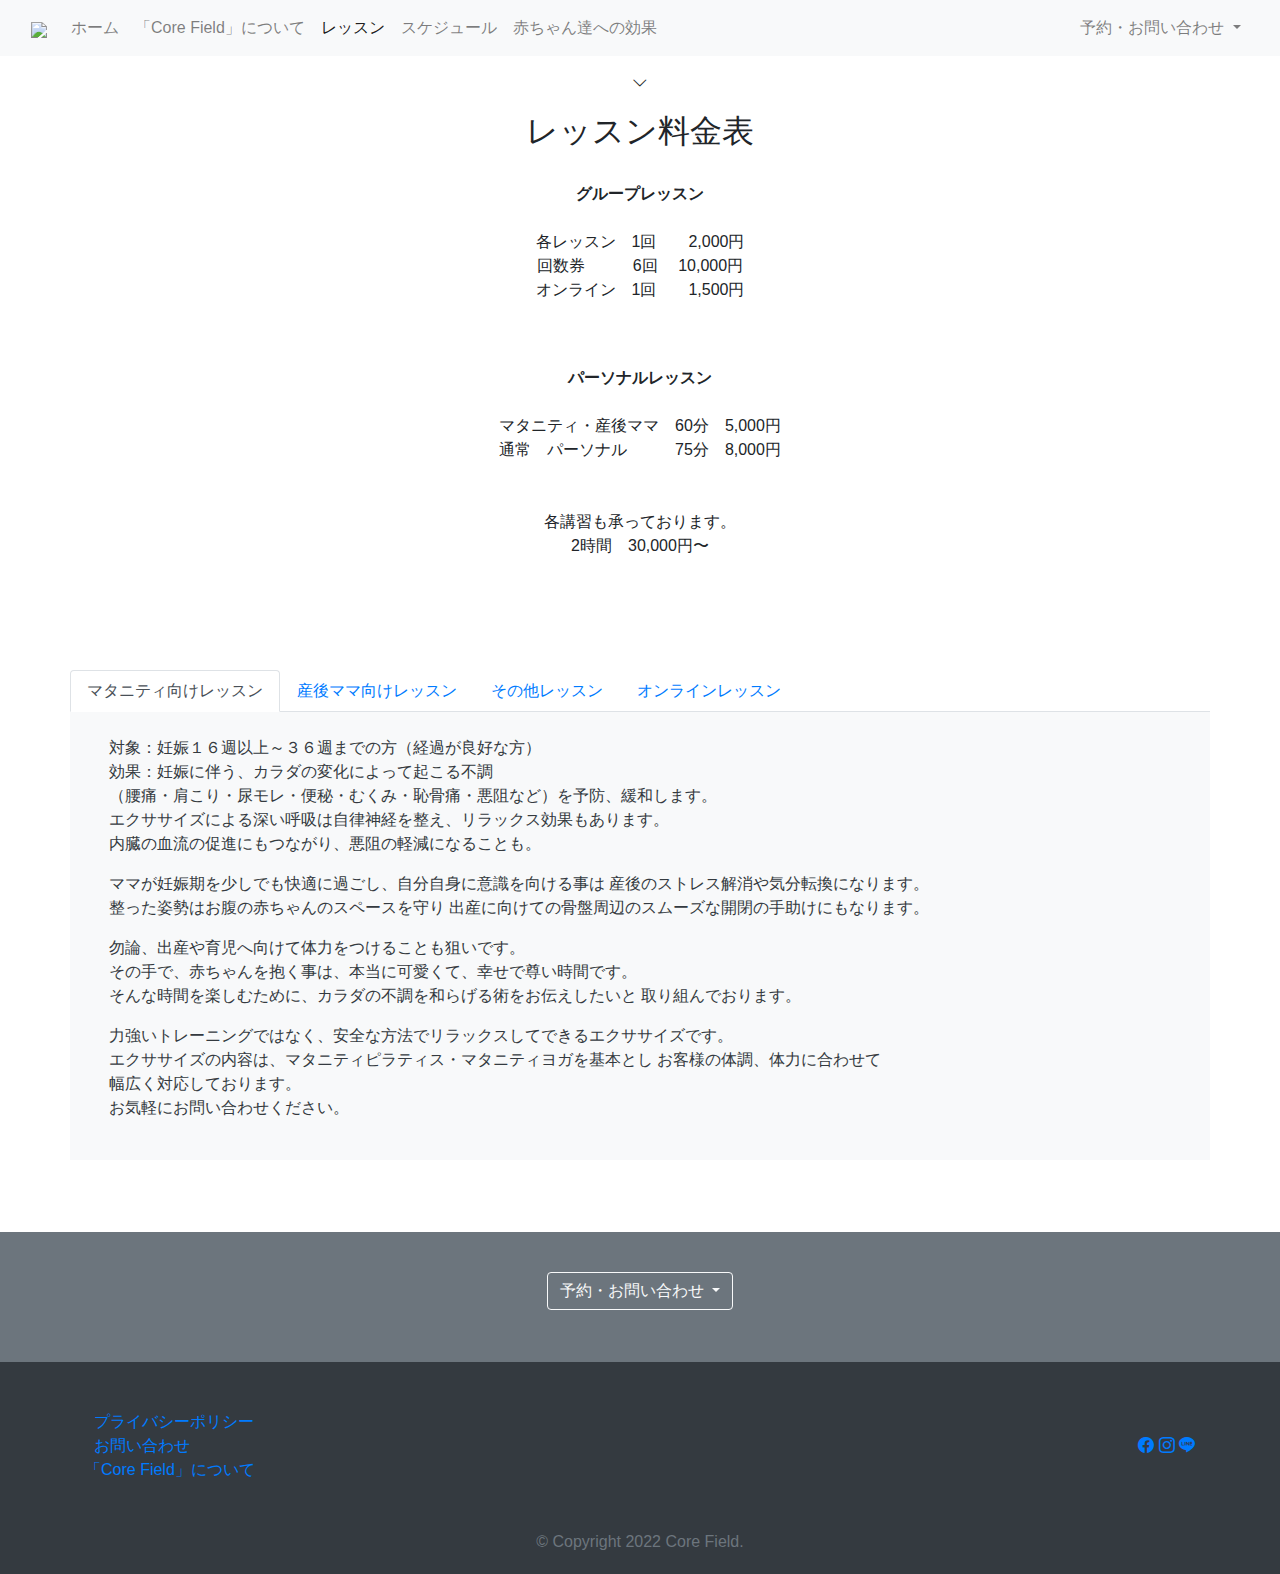
==== lesson.html @ 25557490 "Add files via upload" ====
<!DOCTYPE html>
<html>
    <head>
        <!-- Required meta tags -->
        <meta charset="utf-8">
        <meta name="viewport" content="width=device-width, initial-scale=1, shrink-to-fit=no">
        <!-- Bootstrap CSS -->
        <link rel="stylesheet" href="https://stackpath.bootstrapcdn.com/bootstrap/4.5.2/css/bootstrap.min.css" integrity="sha384-JcKb8q3iqJ61gNV9KGb8thSsNjpSL0n8PARn9HuZOnIxN0hoP+VmmDGMN5t9UJ0Z" crossorigin="anonymous">
        <!-- Bootstrap Icons -->
        <link rel="stylesheet" href="https://cdn.jsdelivr.net/npm/bootstrap-icons@1.8.1/font/bootstrap-icons.css">
        <!-- Add our Stylesheet -->
        <link rel="stylesheet" href="app.css">
        <meta name="viewport" content="width=device-width, initial-scale=1">
        <title>
            札幌 Core Field マタニティ産後、女性のためのヨガ・ピラティス
        </title>
            <!-- favicon code -->
            <link rel="apple-touch-icon" sizes="180x180" href="assets/favicon/apple-touch-icon.png">
            <link rel="icon" type="image/png" sizes="32x32" href="assets/favicon/favicon-32x32.png">
            <link rel="icon" type="image/png" sizes="16x16" href="assets/favicon/favicon-16x16.png">
            <link rel="manifest" href="assets/favicon/site.webmanifest">
            <link rel="mask-icon" href="assets/favicon/safari-pinned-tab.svg" color="#5bbad5">
            <link rel="shortcut icon" href="assets/favicon/favicon.ico">
            <meta name="msapplication-TileColor" content="#00aba9">
            <meta name="msapplication-config" content="assets/favicon/browserconfig.xml">
            <meta name="theme-color" content="#00aba9">
    </head>
    <body>
            <!-- Navbar -->
        <nav class="navbar fixed-top navbar-expand-xl navbar-light bg-light">
            <div class="container-fluid">
                <a class="navbar-brand" href="index.html">
                    <img src="img/logo-long-test.png" height="30vh" class="m-0 p-0 alias">
                    <!-- Core Field -->
                </a>
                <button class="navbar-toggler" type="button" data-toggle="collapse" data-target="#navbarSupportedContent" aria-controls="navbarSupportedContent" aria-expanded="false" aria-label="Toggle navigation">
                <span class="navbar-toggler-icon"></span>
                </button>
                <div class="collapse navbar-collapse" id="navbarSupportedContent">
                    <ul class="navbar-nav mr-auto">
                        <li class="nav-item">
                            <a class="nav-link" href="index.html">ホーム</a>
                        </li>
                        <li class="nav-item">
                            <a class="nav-link" href="about.html">「Core Field」について</a>
                        </li>
                        <li class="nav-item">
                            <a class="nav-link active" href="#">レッスン</a>
                        </li>
                        <li class="nav-item">
                            <a class="nav-link" href="schedule.html">スケジュール</a>
                        </li>
                        <li class="nav-item">
                            <a class="nav-link" href="benefit.html">赤ちゃん達への効果</a>
                        </li>
                    </ul>
                    <ul class="navbar-nav mr-right">
                        <li class="nav-item dropdown">
                            <a class="nav-link dropdown-toggle" href="#" id="navbarDropdown" role="button" data-toggle="dropdown" aria-haspopup="true" aria-expanded="false">
                                予約・お問い合わせ
                            </a>
                            <div class="dropdown-menu" aria-labelledby="navbarDropdown">
                              <a class="dropdown-item" href="mailto:miho.5.2.miho@gmail.com"><i class="bi bi-envelope"></i> メールアドレス</a>
                              <a class="dropdown-item" href="https://lin.ee/wVEPL7Z"target="_blank"><i class="bi bi-line"></i> LINE</a>
                              <a class="dropdown-item" href="https://www.instagram.com/miho.core.field/" target="_blank"><i class="bi bi-instagram"></i> Instagram</a>
                            </div>
                          </li>
                    </ul>
                </div>
            </div>
        </nav>
        <!-- Main content in the middle of the page -->
        <div class="container-fluid d-flex align-items-center justify-content-center" id="headerabout">
            <div class="row">
                <div class="col-lg-12 headercontentabout px-0">
                    <h1 class="banner">レッスン</h1>
                    <!-- <img src="img/logo.png" alt="Core Field" height="40%"> -->
                </div>
            </div>
        </div>
        <!-- Section 1 (solid) -->
        <div class="container text-center pt-3 pb-5" id="section-1-about">
            <i class="bi bi-chevron-down"></i>
            <div class="pt-3">
                <h2>レッスン料金表</h2>
                <br>
                <div class="row">
                    <div class="col d-flex justify-content-center text-center">
                        
                        <aside id="info-block">
                            <section class="file-marker">
                                <div>
                                    <div class="box-title">
                                        <b>グループレッスン</b>
                                    </div>
                                    <div class="box-contents px-3">
                                        <br>
                                        各レッスン　1回　　2,000円
                                        <br>
                                        回数券　　　6回　 10,000円
                                        <br>
                                        オンライン　1回　　1,500円
                                        <br>
                                        &nbsp;
                                    </div>
                                </div>
                            </section>
                        </aside>
                        
                    </div>
                </div>
                <br>
                <div class="row pt-3">
                    <div class="col d-flex justify-content-center text-center">
                        
                        <aside id="info-block">
                            <section class="file-marker">
                                <div>
                                    <div class="box-title">
                                        <b>パーソナルレッスン</b>
                                    </div>
                                    <div class="box-contents px-4">
                                        <br>
                                        マタニティ・産後ママ　60分　5,000円
                                        <br>
                                        通常　パーソナル　　　75分　8,000円
                                        <br>
                                        &nbsp;
                                    </div>
                                </div>
                            </section>
                        </aside>
                    </div>
                </div>
                <br>
                <p>
                    各講習も承っております。
                    <br>
                    2時間　30,000円〜
                </p>
                <p class="sq-outline">
                    
                </p>
            </div>
        </div>
        <!-- Section 2 (transparent) -->
        <div class="container-fluid d-flex justify-content-center" id="section-2-lesson">
            <div class=" container-sm mx-0 px-0">
                <br>
                <br>    

                <ul class="nav nav-tabs flex-column flex-lg-row nav_justified" id="myTab" role="tablist">
                    <li class="nav-item rounded-top-0">
                        <a class="flex-lg-justified nav-link active" id="first-tab" data-toggle="tab" href="#first" role="tab" aria-controls="first" aria-selected="true">マタニティ向けレッスン</a>
                    </li>
                    <li class="nav-item rounded-top-0">
                        <a class="flex-lg-justified nav-item nav-link" id="second-tab" data-toggle="tab" href="#second" role="tab" aria-controls="second" aria-selected="false">産後ママ向けレッスン</a>
                    </li>
                    <li class="nav-item rounded-top-0">
                        <a class="flex-lg-justified nav-item nav-link" id="third-tab" data-toggle="tab" href="#third" role="tab" aria-controls="third" aria-selected="false">その他レッスン</a>
                    </li>
                    <li class="nav-item rounded-top-0">
                        <a class="flex-lg-justified nav-item nav-link" id="fourth-tab" data-toggle="tab" href="#fourth" role="tab" aria-controls="fourth" aria-selected="false">オンラインレッスン</a>
                    </li>
                </ul>
                <div class="tab-content" id="myTabContent">
                    <div class="tab-pane fade show active text-dark bg-light px-4" id="first" role="tabpanel" aria-labelledby="first-tab">
                        <div class="container">
                            <br>
                            <p>
                                対象：妊娠１６週以上～３６週までの方（経過が良好な方）<br>
                                効果：妊娠に伴う、カラダの変化によって起こる不調 <br>
                                （腰痛・肩こり・尿モレ・便秘・むくみ・恥骨痛・悪阻など）を予防、緩和します。 <br>
                                エクササイズによる深い呼吸は自律神経を整え、リラックス効果もあります。 <br>
                                内臓の血流の促進にもつながり、悪阻の軽減になることも。 <br>
                            </p><p>
                                ママが妊娠期を少しでも快適に過ごし、自分自身に意識を向ける事は
                                産後のストレス解消や気分転換になります。 <br>
                                整った姿勢はお腹の赤ちゃんのスペースを守り
                                出産に向けての骨盤周辺のスムーズな開閉の手助けにもなります。 <br>
                            </p><p>
                                勿論、出産や育児へ向けて体力をつけることも狙いです。 <br>
                                その手で、赤ちゃんを抱く事は、本当に可愛くて、幸せで尊い時間です。 <br>
                                そんな時間を楽しむために、カラダの不調を和らげる術をお伝えしたいと
                                取り組んでおります。 <br>
                            </p><p>
                                力強いトレーニングではなく、安全な方法でリラックスしてできるエクササイズです。 <br>
                                エクササイズの内容は、マタニティピラティス・マタニティヨガを基本とし お客様の体調、体力に合わせて <br>
                                幅広く対応しております。<br>
                                お気軽にお問い合わせください。 <br>
                            </p>
                            <br>
                        </div>
                    </div>
                    <div class="tab-pane fade text-dark bg-light px-4" id="second" role="tabpanel" aria-labelledby="second-tab">
                        <div class="container">
                            <br>
                            <p>
                                対象：産後４週間～１年ママ <br>
                                （帝王切開の場合は産後６週間～ご相談ください） <br>
                                効果：骨盤底筋群のケア、正しい姿勢の再構築 <br>
                                腰痛、肩こり、腱鞘炎、尿もれなどマイナートラブルの軽減
                                シェイプアップ、授乳や抱っこの姿勢のアドバイス。
                            </p><p>
                                ご出産お疲れ様でした！！世の中のママに心から敬意を表します。 <br>
                                出産という命がけの、骨盤・腹筋ぶち壊しチャレンジを乗り越え
                                ついに始まりましたね、育児！！ <br>
                                赤ちゃんの尊さに驚くと同時に、自身のカラダのボロボロ具合に
                                驚いた方も多いと思います。
                            </p><p>
                                不調の原因は、骨盤周辺が引き伸ばされる事や、帝王切開、会陰切開の影響。 <br>
                                本来コルセットの働きで体幹を支える腹筋群が、
                                妊娠時から少しずつ伸ばされた事により起こる不良姿勢、腰痛、肩こり、 <br> 
                                腱鞘炎、尿もれなどが起こります。 <br>
                                関節を緩めるホルモン“リラキシン”が分泌されているため、この時期カラダは非常に不安定なのです。
                            </p><p>
                                そんな中、頑張ってくれているママのカラダに、ピラティスやヨガエクササイズは
                                とても良い働きをしてくれるでしょう。 <br>
                                海外では産後ケーゲル体操などが産後支援に組み込まれている国もあります。 <br>
                                それだけ産後の女性のカラダを尊重しているのです。 <br>
                                ピラティスの基礎は、呼吸、骨盤底筋群の活性から始まります。 <br>
                                産後ママの為のケーゲル体操に通ずる部分が多々あります。
                            </p><p>
                                ピラティスは、もともとリハビリから誕生しています。 <br>
                                カラダにとって大変な時期にこそ、やって欲しいエクササイズなのです。 <br>
                                私自身、ピラティスをやっていて良かった！！と一番思ったのは産後です。
                            </p><p>
                                先輩ママ達からの要望・願望を詰め込み、助産師さんや、お医者様のお客様からも、<br>
                                太鼓判を押していただいた自慢のレッスンです。 <br>
                                機能的な運動は、心もカラダもスッキリ軽やかになります。
                            </p><p>
                                ＊帝王切開や腹直筋離開などの方は、特別メニューもございます。 <br>
                                お気軽にお問い合わせください。
                            </p>
                            <br>
                        </div>
                    </div>
                    <div class="tab-pane fade text-dark bg-light px-4" id="third" role="tabpanel" aria-labelledby="third-tab">
                        <div class="container">
                            <br>
                            <p>
                                Core Field では、様々な種類のレッスンを行っております。 <br>
                                ヨガ・ピラティス・フィットネストレーニングを合わせた、アクティブなレッスン。 <br>
                                腰痛・膝・股関節・肩の不調など、テーマを絞って行う、じっくり行うレッスン。 <br>
                                お子さんと一緒に、音楽やわらべ歌など、楽しく身体を動かすレッスン。
                            </p><p>
                                キッズインストラクター、高齢者向けレッスンやエアロビクス、トレーニング指導などの経験を活かした <br> 
                                オリジナルレッスンです。 <br>
                                開催日程は、SNS投稿やレッスンカレンダーをご確認いただくか、お気軽にお問合せください。
                            </p>
                            <br>
                        </div>
                    </div>
                    <div class="tab-pane fade text-dark bg-light px-4" id="fourth" role="tabpanel" aria-labelledby="fourth-tab">
                        <div class="container">
                            <br>
                            <p>
                                レッスンをお家や、お好きな場所からZOOMアプリを利用して受講可能です。 <br>
                                レッスン中は、ミュート機能（こちらの音声のみ聞こえる機能）で行います。 <br>
                                毎月の開催の他、リクエスト開催も致します。 <br>
                                お気軽にお問合せください。
                            </p>
                            <br>
                        </div>
                    </div>
                </div>
                <br>
                <br>
                <br>

            </div>
        </div>
        <!-- Section 4 (solid) -->
        <div class="container-fluid text-center pt-3 pb-5 bg-secondary" id="section-3-about">
            <div class="pt-4 pb-1">
                <div class="dropdown">
                    <button class="btn btn-outline-light dropdown-toggle" type="button" id="dropdownMenuButton" data-toggle="dropdown" aria-haspopup="true" aria-expanded="false">
                        予約・お問い合わせ
                    </button>
                    <div class="dropdown-menu" aria-labelledby="dropdownMenuButton">
                        <a class="dropdown-item" href="mailto:miho.5.2.miho@gmail.com"><i class="bi bi-envelope"></i> メールアドレス</a>
                        <a class="dropdown-item" href="https://lin.ee/wVEPL7Z"target="_blank"><i class="bi bi-line"></i> LINE</a>
                        <a class="dropdown-item" href="https://www.instagram.com/miho.core.field/" target="_blank"><i class="bi bi-instagram"></i> Instagram</a>
                      </div>
                </div>
            </div>
        </div>
        <div class="container-fluid my-0 text-light link-light bg-dark">
            <div class="container py-5" id="footer-1">
                <div class="row">
                    <div class="col-lg-6">
                        <a href="privacy.html">&nbsp;&nbsp;プライバシーポリシー</a><br>
                        <div class="dropdown">
                            <a href="#" role="button" id="arstarst" data-toggle="dropdown" aria-haspopup="true" aria-expanded="false">
                                &nbsp;&nbsp;お問い合わせ
                            </a>
                          
                            <div class="dropdown-menu" aria-labelledby="arstarst">
                                <a class="dropdown-item" href="mailto:miho.5.2.miho@gmail.com"><i class="bi bi-envelope"></i> メールアドレス</a>
                                <a class="dropdown-item" href="https://lin.ee/wVEPL7Z" target="_blank"><i class="bi bi-line"></i> LINE</a>
                                <a class="dropdown-item" href="https://www.instagram.com/miho.core.field/" target="_blank"><i class="bi bi-instagram"></i> Instagram</a>
                            </div>
                        </div>
                        <a href="about.html">「Core Field」について</a>
                    </div>
                    <div class="col-lg-6 align-self-center text-right">
                        <a href="https://www.facebook.com/miho.sawada.core.field"><i class="bi bi-facebook"></i></a>
                        <a href="https://www.instagram.com/miho.core.field/"><i class="bi bi-instagram"></i></a>
                        <a href="https://lin.ee/wVEPL7Z"><i class="bi bi-line"></i></a>
                    </div>
                </div>
            </div>
        </div>
        <div class="container-fluid my-0 text-secondary link-light bg-dark text-center pb-1">
            <p>
            &copy; Copyright 2022 Core Field.
            </p>
        <!-- Bootstrap JS -->
        <script src="https://code.jquery.com/jquery-3.2.1.slim.min.js" integrity="sha384-KJ3o2DKtIkvYIK3UENzmM7KCkRr/rE9/Qpg6aAZGJwFDMVNA/GpGFF93hXpG5KkN" crossorigin="anonymous"></script>
        <script src="https://cdn.jsdelivr.net/npm/popper.js@1.12.9/dist/umd/popper.min.js" integrity="sha384-ApNbgh9B+Y1QKtv3Rn7W3mgPxhU9K/ScQsAP7hUibX39j7fakFPskvXusvfa0b4Q" crossorigin="anonymous"></script>
        <script src="https://cdn.jsdelivr.net/npm/bootstrap@4.0.0/dist/js/bootstrap.min.js" integrity="sha384-JZR6Spejh4U02d8jOt6vLEHfe/JQGiRRSQQxSfFWpi1MquVdAyjUar5+76PVCmYl" crossorigin="anonymous"></script>

        <script>
            function openTab(evt, tabName) {
                // Declare all variables
                var i, tabcontent, tablinks;

                // Get all elements with class="tabcontent" and hide them
                tabcontent = document.getElementsByClassName("tabcontent");
                for (i = 0; i < tabcontent.length; i++) {
                    tabcontent[i].style.display = "none";
                }

                // Get all elements with class="tablinks" and remove the class "active"
                tablinks = document.getElementsByClassName("tablinks");
                for (i = 0; i < tablinks.length; i++) {
                    tablinks[i].className = tablinks[i].className.replace(" active", "");
                }

                // Show the current tab, and add an "active" class to the button that opened the tab
                document.getElementById(tabName).style.display = "block";
                evt.currentTarget.className += " active";
            }
        </script>
    </body>
</html>
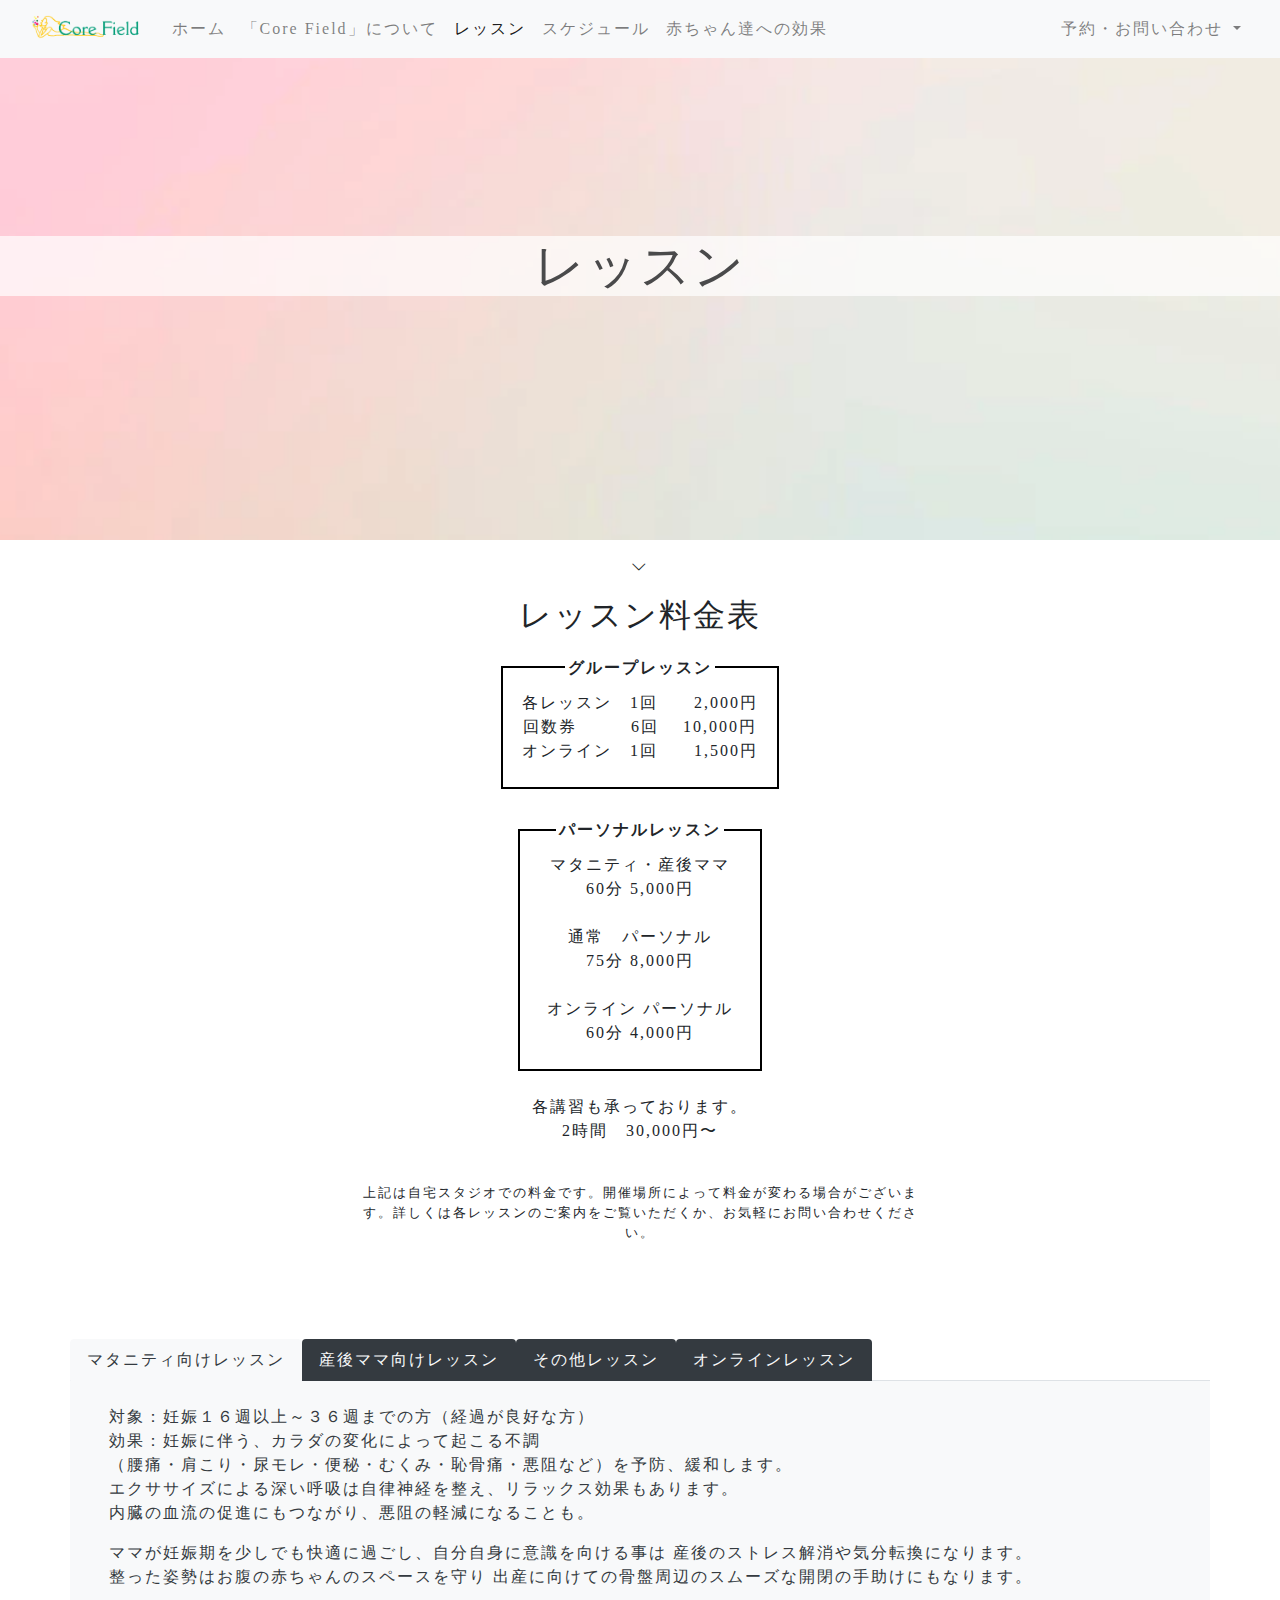
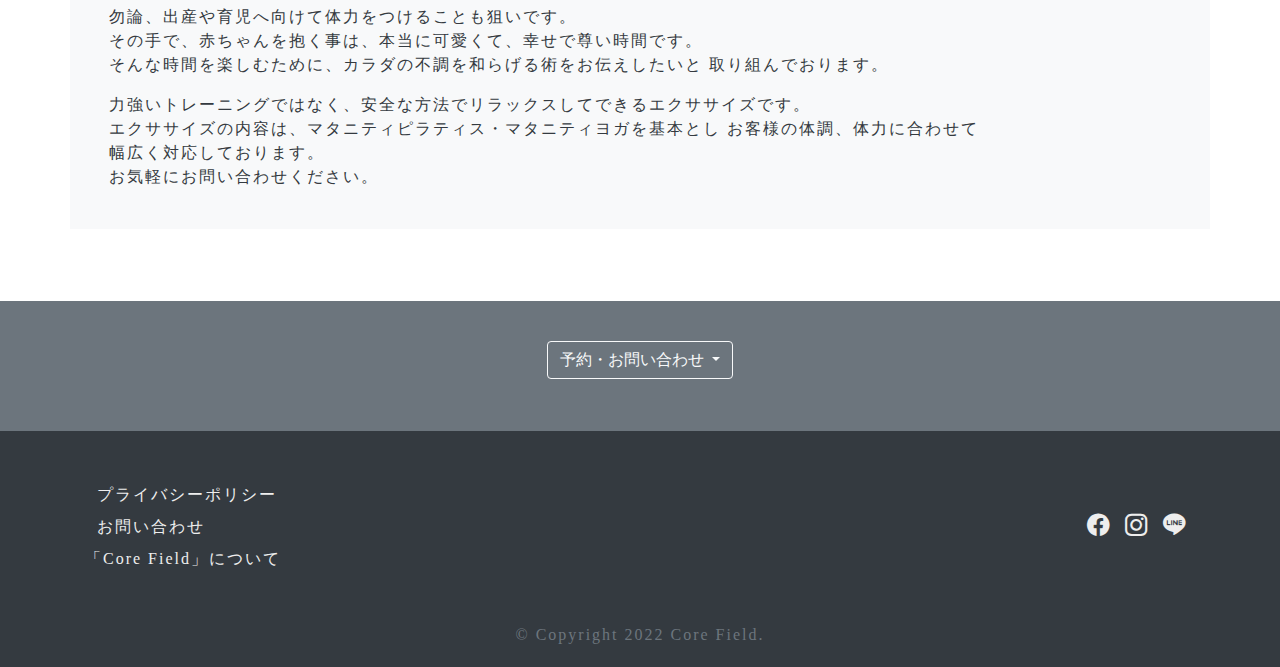
==== commit ddaa1d5a: "added info in lesson" ====
--- a/lesson.html
+++ b/lesson.html
@@ -107,7 +107,7 @@
                             </section>
                         </aside>
                         
-                    </div>
+                    </div> 
                 </div>
                 <br>
                 <div class="row pt-3">
@@ -119,12 +119,16 @@
                                     <div class="box-title">
                                         <b>パーソナルレッスン</b>
                                     </div>
-                                    <div class="box-contents px-4">
-                                        <br>
-                                        マタニティ・産後ママ　60分　5,000円
-                                        <br>
-                                        通常　パーソナル　　　75分　8,000円
-                                        <br>
+                                    <div class="px-4">
+                                        <br>
+                                        マタニティ・産後ママ <br>
+                                        60分 5,000円
+                                        <br> <br>
+                                        通常　パーソナル <br>
+                                        75分 8,000円
+                                        <br> <br>
+                                        オンライン パーソナル <br>
+                                        60分   4,000円 <br>
                                         &nbsp;
                                     </div>
                                 </div>
@@ -138,8 +142,9 @@
                     <br>
                     2時間　30,000円〜
                 </p>
-                <p class="sq-outline">
-                    
+                <br>
+                <p class="sq-outline" id="smal">
+                    上記は自宅スタジオでの料金です。開催場所によって料金が変わる場合がございます。詳しくは各レッスンのご案内をご覧いただくか、お気軽にお問い合わせください。
                 </p>
             </div>
         </div>
--- a/app.css
+++ b/app.css
@@ -0,0 +1,266 @@
+@font-face {
+    font-family: DellaRobbia;
+    src: url("assets/Della Robbia Regular.otf") format("opentype");
+}
+
+@font-face {
+    font-family: DellaRobbia;
+    font-weight: bold;
+    src: url("assets/Della Robbia Bold.otf") format("opentype");
+}
+
+@font-face {
+    font-family: KozukaGothicPr6N;
+    src: url("assets/KozGoPr6N-Regular.otf") format("opentype");
+}
+
+@font-face {
+    font-family: KozukaGothicPr6N;
+    font-weight: lighter;
+    src: url("assets/KozGoPr6N-Light.otf") format("opentype");
+}
+
+@font-face {
+    font-family: KozukaGothicPr6N;
+    font-weight: bold;
+    src: url("assets/KozGoPr6N-Bold.otf") format("opentype");
+}
+
+@font-face {
+    font-family: HonokaShinMincho;
+    src: url("assets/Honoka_Shin_Mincho_L.otf") format("opentype");
+
+}
+
+html{
+    scroll-behavior: smooth;
+}
+
+span{
+    font-family: KozukaGothicPr6N;
+    font-weight: lighter;
+}
+
+body{
+    font-family: KozukaGothicPr6N;
+    letter-spacing: 2px;
+    overflow-x:hidden;
+}
+
+hr{
+    height: 1px;
+    width: 4em;
+    border-top: 1px solid #fff;
+}
+
+.banner{
+    width: 100vw;
+    max-width: 100%;
+    padding-left: 0px;
+    padding-right: 0px;
+    margin-left: 0%;
+    margin-right: 0%;
+}
+
+.headercontentabout h1{
+    font-family: HonokaShinMincho;
+    font-size: 50px;
+    color: rgba(74, 74, 75, 1);
+    background-color: rgba(255, 255, 255, 0.7);
+}
+
+.headercontentabout p{
+    margin-bottom: 0px;
+}
+
+.whitelink:link {
+	color: #777777;
+}
+
+.whitelink:visited {
+	color: #777777;
+}
+
+a:link {
+	color: #eeeeee;
+}
+
+a:visited {
+	color: #eeeeee;
+}
+
+a:hover {
+	color: #aaaaaa;
+}
+
+a.dropdown-item {
+    color: #4a4a4b;
+}
+
+.headercontent h1{
+    font-size: 40pt;
+}
+
+.lessonitemall{
+    border-radius: 5px;
+    background-color:rgba(210, 204, 195, 0.3);
+}
+
+/* .lessonitemall p{
+    font-size:small;
+} */
+
+.lessonitemall li{
+    font-size:small;
+}
+
+.lessonitemall h3{
+    font-family: KozukaGothicPr6N;
+}
+
+.mainpagesectioncontent{
+    background-color: rgba(0,0,0,0.1);
+}
+
+#smal{
+    font-size: smaller;
+    text-align: center;
+    margin:auto;
+    max-width: 50%;
+}
+
+#arst{
+    font-family: DellaRobbia;
+}
+
+#header{
+    background: url(img/bg1.jpg);
+	background-attachment: fixed;
+    background-size: cover;
+    background-position: center;
+    height: 93vh;
+    text-align: center;
+    color: #ffffff;
+}
+#section-1 i{
+    font-size: 3vh;
+}
+
+#section-2{
+    background: url(img/bg2.jpg);
+	background-attachment: fixed;
+	background-size: cover;
+    height: 80vh;
+    text-align: justify;    
+    color: #ffffff;
+}
+
+#section-4{
+    background: url(img/bg3.jpg);
+	background-attachment: fixed;
+	background-size: cover;
+    background-position-y: 10%;
+    height: 80vh;
+    text-align: left;
+    color: #ffffff;
+}
+
+#footer-1 {
+    line-height: 200%;
+}
+
+#footer-1 i{
+    font-size: 2.5vh;
+    letter-spacing: 1vh;
+}
+
+/* About Page */
+
+#headerabout{
+    background: url(img/gradient.jpg);
+	background-attachment: fixed;
+	background-size: cover;
+    background-position: center;
+    height: 60vh;
+    text-align: center;
+    color: #ffffff;
+}
+
+#section-2-about{
+    background: url(img/slide11.jpg);
+	background-attachment: fixed;
+	background-size: cover;
+    background-position-y:20%;
+    text-align: justify;
+    color: #ffffff;
+}
+
+#section-2-lesson{
+    background: url(img/classroom.jpg);
+	background-attachment: fixed;
+	background-size: cover;
+    background-position-y: 50%;
+    text-align: center; 
+    color: #ffffff;
+}
+
+#section-2-lesson p,ul{
+    text-align: justify;
+}
+
+#section-2-schedule{
+    background: url(img/bg3.jpg);
+	background-attachment: fixed;
+}
+
+#info-block section {
+    border: 2px solid black;
+    min-width: 15vw;
+}
+
+#abouttext{
+    background-color: rgba(255, 255, 255, 0.4);
+    padding: 20px;
+}
+
+.file-marker div {
+    padding: 0 3px;
+    margin-top: -0.8em;
+    
+}
+
+.box-title {
+    background: white none repeat scroll 0 0;
+    display: inline-block;
+    padding: 0 2px;
+}
+
+.nav-tabs .nav-item .nav-link {
+    background-color: #343A40;
+    color: #F8F9FA;
+}
+ 
+.nav-tabs .nav-item .nav-link:hover:not(.active) {
+    background-color: #6C757D;
+    color: #F8F9FA;
+    border-color: #F8F9FA;
+}
+
+.nav-tabs .nav-item .active {
+    background-color: #F8F9FA;
+    color: #343A40;
+    border-color: #F8F9FA
+} 
+.tab-content .tab-pane {
+    background-color: #F8F9FA;
+    color: #343A40;
+}
+
+#scheduleContent h3{
+    font-size: large;
+    font-weight: 600;
+}
+
+#smallerh1{
+    font-size: 2.5rem;
+}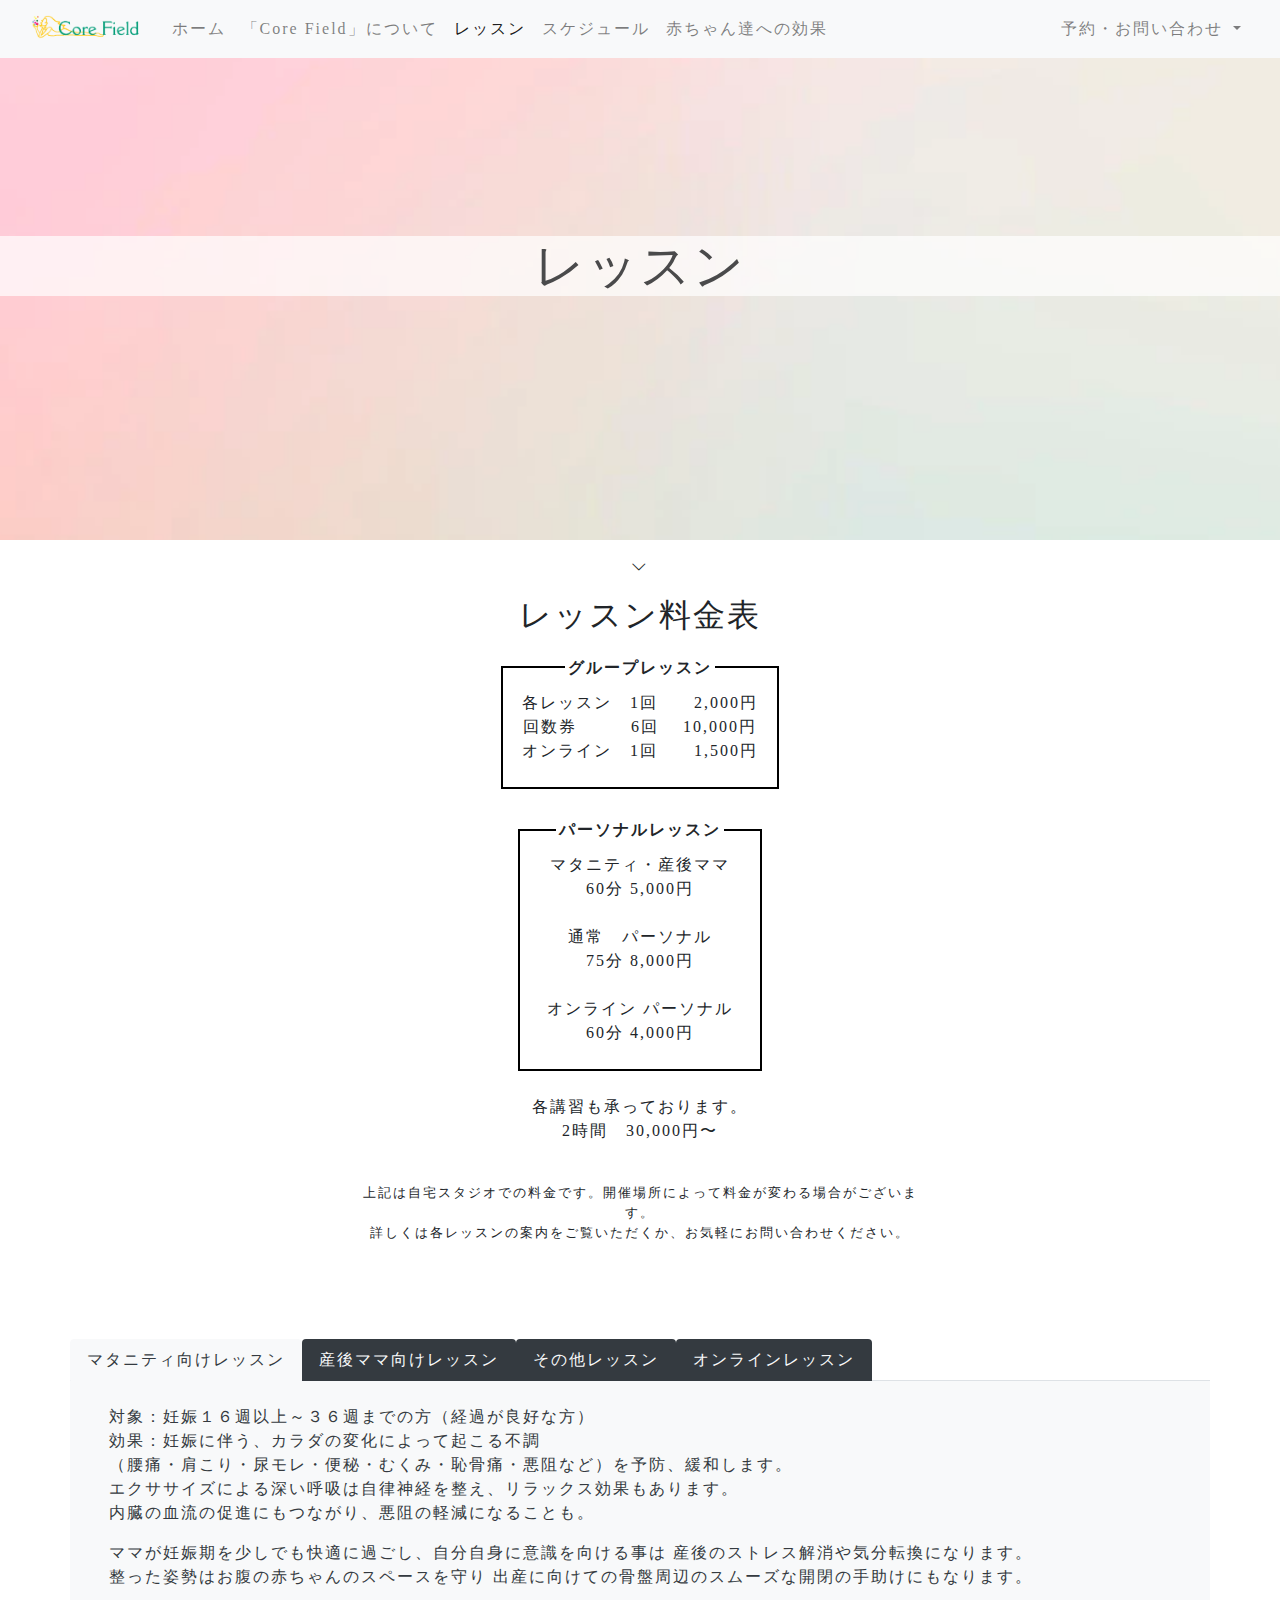
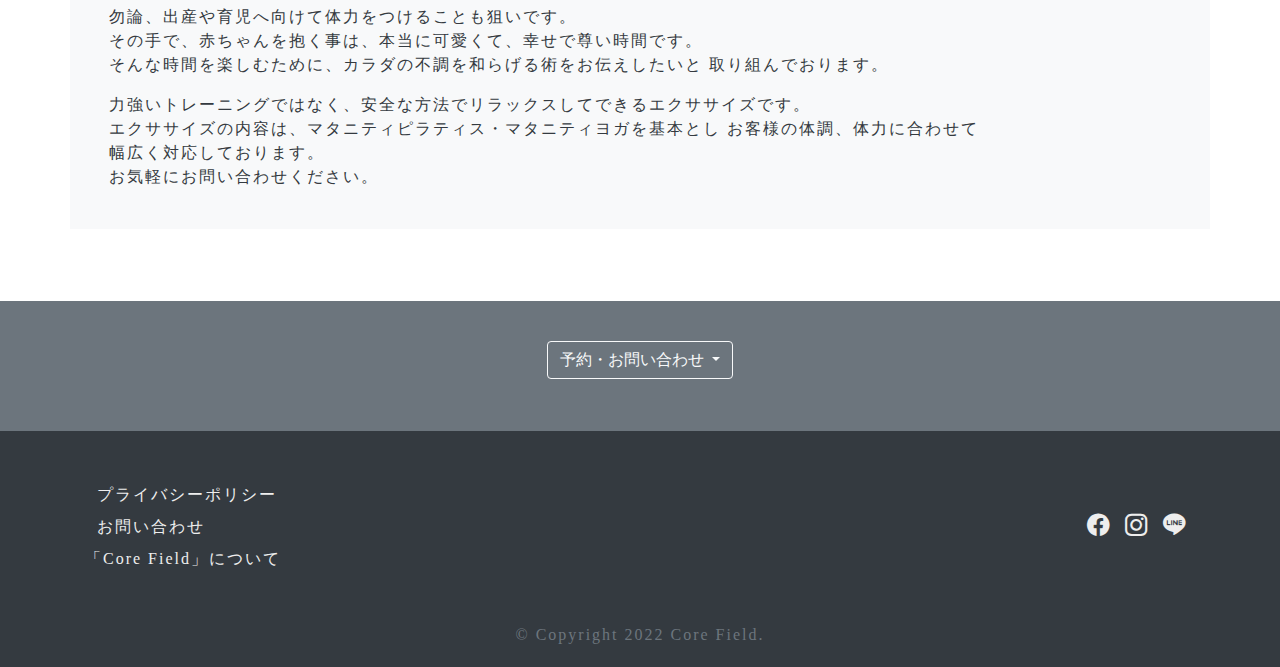
==== commit 594e8903: "mobile ordering + text syntax" ====
--- a/lesson.html
+++ b/lesson.html
@@ -144,7 +144,7 @@
                 </p>
                 <br>
                 <p class="sq-outline" id="smal">
-                    上記は自宅スタジオでの料金です。開催場所によって料金が変わる場合がございます。詳しくは各レッスンのご案内をご覧いただくか、お気軽にお問い合わせください。
+                    上記は自宅スタジオでの料金です。開催場所によって料金が変わる場合がございます。<br>詳しくは各レッスンの案内をご覧いただくか、お気軽にお問い合わせください。
                 </p>
             </div>
         </div>
